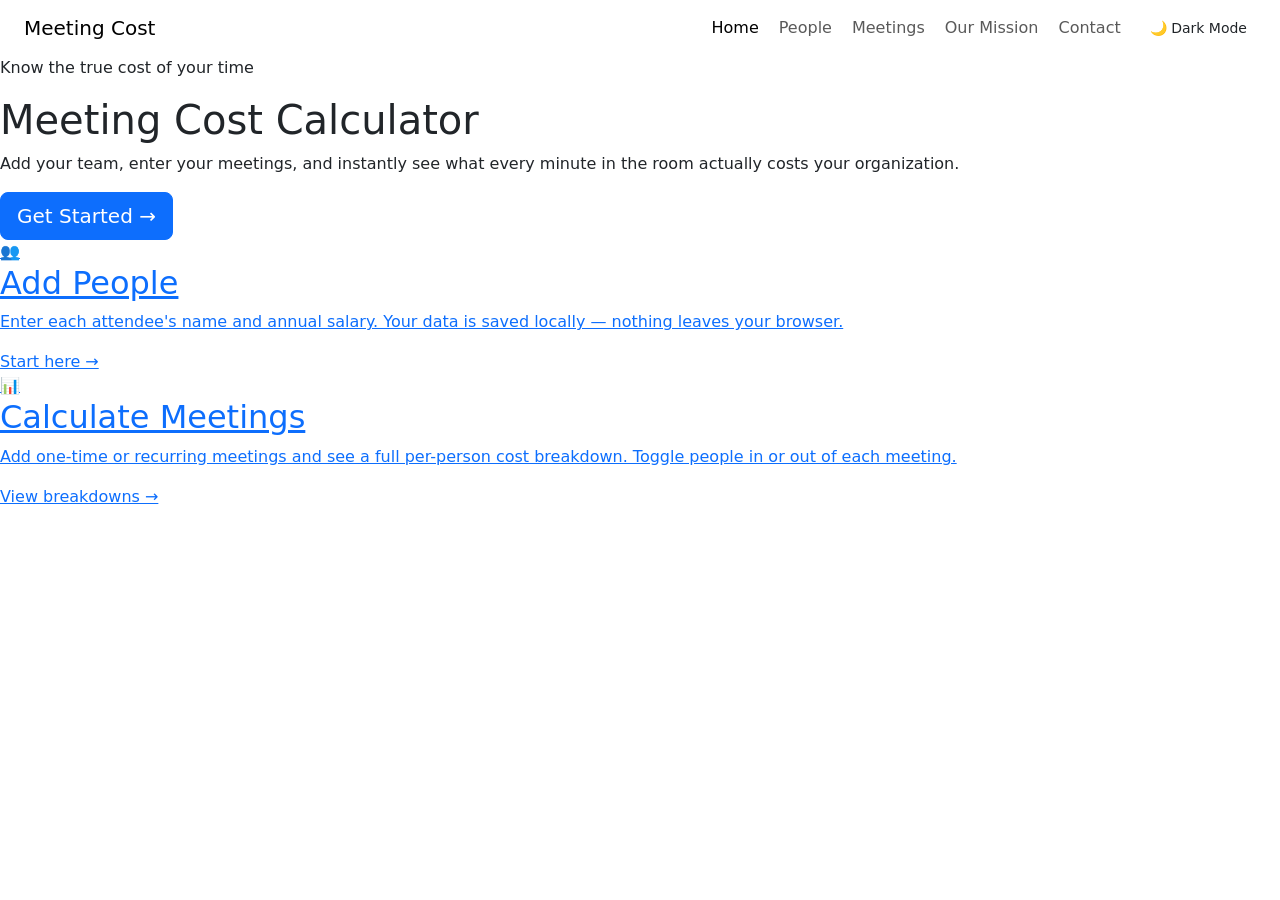
==== index.html @ 680c5dfc "Initial Commit" ====
<!DOCTYPE html>
<html lang="en">
<head>
  <meta charset="UTF-8" />
  <meta name="viewport" content="width=device-width, initial-scale=1.0"/>
  <title>Meeting Cost Calculator</title>
  <link href="https://cdn.jsdelivr.net/npm/bootstrap@5.3.0/dist/css/bootstrap.min.css" rel="stylesheet"/>
  <link href="https://fonts.googleapis.com/css2?family=Playfair+Display:wght@600;700&family=Source+Sans+3:wght@400;600&display=swap" rel="stylesheet"/>
  <link href="styles.css" rel="stylesheet"/>
  <script>
    const t = localStorage.getItem('theme');
    if (t) document.documentElement.setAttribute('data-theme', t);
  </script>
</head>

<body class="home-layout">

  <script src="https://cdn.jsdelivr.net/npm/bootstrap@5.3.0/dist/js/bootstrap.bundle.min.js"></script>
  <script src="shared.js"></script>
  <script src="navbar.js"></script>

  <!-- ===================== HERO ===================== -->
  <section class="home-hero">
    <div class="home-hero-inner">
      <p class="home-hero-eyebrow">Know the true cost of your time</p>
      <h1 class="home-hero-title londrina-shadow-regular">Meeting Cost Calculator</h1>
      <p class="home-hero-subtitle">
        Add your team, enter your meetings, and instantly see what every
        minute in the room actually costs your organization.
      </p>
      <a href="people.html" class="btn btn-primary btn-lg home-cta-btn">
        Get Started &rarr;
      </a>
    </div>
    <div class="home-hero-blob home-hero-blob-1"></div>
    <div class="home-hero-blob home-hero-blob-2"></div>
  </section>

  <!-- ===================== FEATURE CARDS ===================== -->
  <section class="home-features">
    <div class="home-features-grid">

      <a href="people.html" class="home-feature-card">
        <div class="home-feature-icon">👥</div>
        <h2 class="home-feature-title">Add People</h2>
        <p class="home-feature-desc description">
          Enter each attendee's name and annual salary. Your data is saved
          locally — nothing leaves your browser.
        </p>
        <span class="home-feature-link">Start here &rarr;</span>
      </a>

      <a href="breakdown.html" class="home-feature-card">
        <div class="home-feature-icon">📊</div>
        <h2 class="home-feature-title">Calculate Meetings</h2>
        <p class="home-feature-desc description">
          Add one-time or recurring meetings and see a full per-person cost
          breakdown. Toggle people in or out of each meeting.
        </p>
        <span class="home-feature-link">View breakdowns &rarr;</span>
      </a>

    </div>
  </section>

</body>
</html>
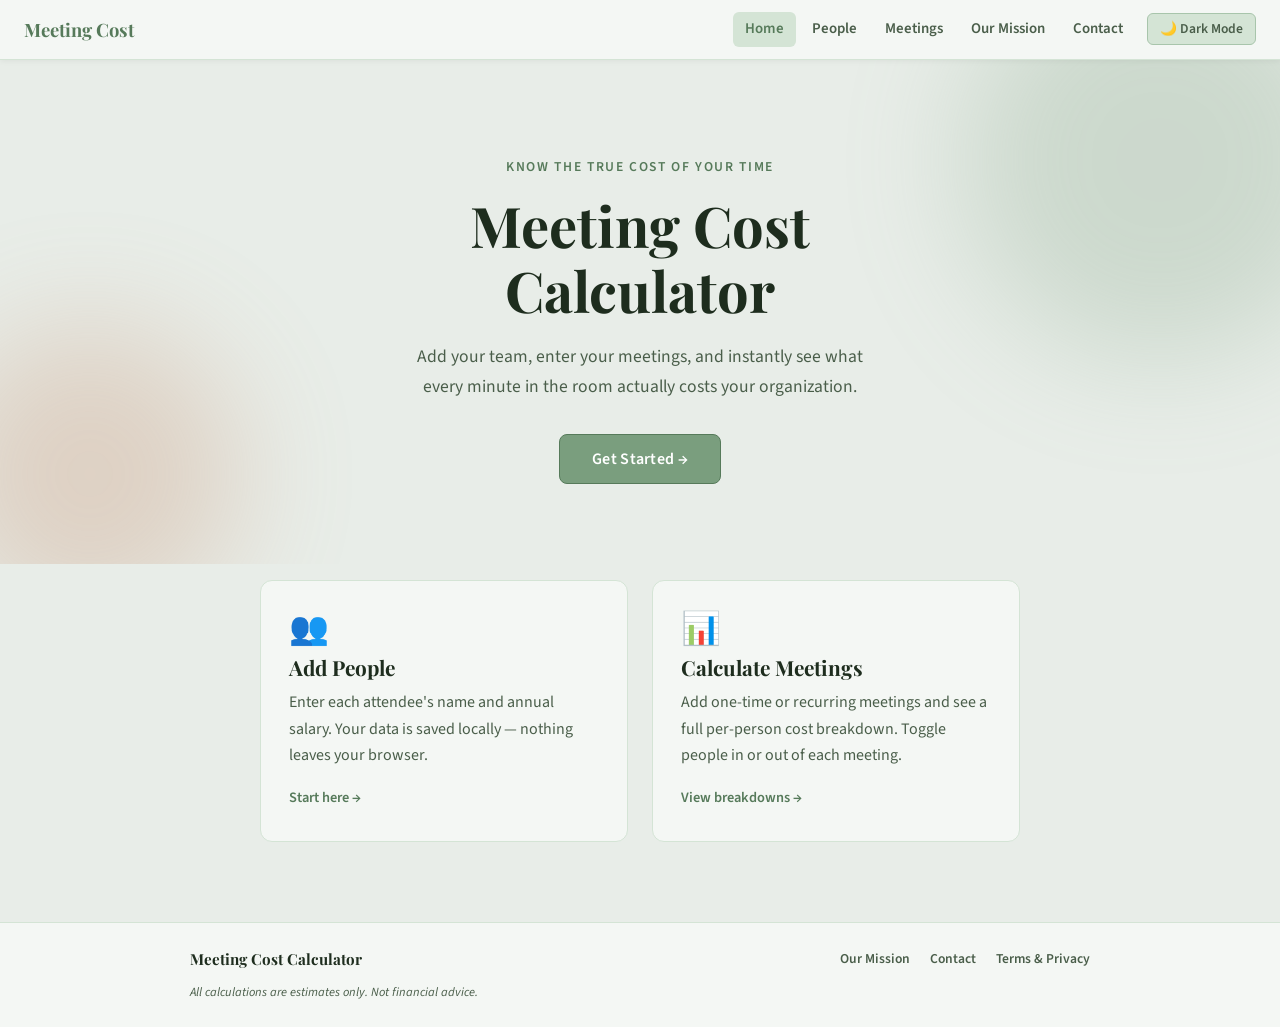
==== commit e78f031b: "Changed contact page, mission statement, and breakdown page. Added legal information and a footer fo" ====
--- a/index.html
+++ b/index.html
@@ -63,5 +63,6 @@
     </div>
   </section>
 
+  <script src="footer.js"></script>
 </body>
 </html>
--- a/styles.css
+++ b/styles.css
@@ -0,0 +1,1541 @@
+/* ============================================================
+   styles.css — Sage green theme with light/dark mode support
+   Uses CSS variables for easy theming. Respects the user's
+   browser/OS preference by default via prefers-color-scheme,
+   and also supports a manual toggle via data-theme attribute
+   on the <html> element.
+   ============================================================ */
+
+/* ------------------------------------------------------------
+   Google Font import — Playfair Display for headings,
+   Source Sans 3 for body text
+   ------------------------------------------------------------ */
+@import url('https://fonts.googleapis.com/css2?family=Playfair+Display:wght@600;700&family=Source+Sans+3:wght@400;600&display=swap');
+
+/* ------------------------------------------------------------
+   Light mode CSS variables (default)
+   ------------------------------------------------------------ */
+:root {
+  --bg-page:         #e8ede8;
+  --bg-card:         #f4f7f4;
+  --bg-card-inner:   #eaf0ea;
+  --border:          #b8ccb8;
+  --text-primary:    #1e2d1e;
+  --text-secondary:  #4a5e4a;
+  --text-muted:      #6b806b;
+
+  /* Sage green palette */
+  --sage:            #7a9e7e;
+  --sage-dark:       #567a5a;
+  --sage-light:      #a8c5ab;
+  --sage-subtle:     #d4e4d5;
+
+  /* Accent — warm terracotta for CTAs and highlights */
+  --accent:          #c17f5a;
+  --accent-dark:     #9e6240;
+  --accent-light:    #d9a484;
+
+  /* Danger */
+  --danger:          #b85c5c;
+  --danger-hover:    #983d3d;
+
+  /* Shadows */
+  --shadow-sm:       0 2px 8px rgba(60, 80, 60, 0.10);
+  --shadow-md:       0 4px 20px rgba(60, 80, 60, 0.14);
+
+  /* Divider */
+  --hr:              #c5d8c5;
+
+  /* Theme toggle icon */
+  --toggle-icon:     '☀️';
+}
+
+/* ------------------------------------------------------------
+   Dark mode CSS variables — applied when:
+   1. OS/browser is set to dark mode (prefers-color-scheme)
+   2. OR the user has manually toggled via data-theme="dark"
+   ------------------------------------------------------------ */
+@media (prefers-color-scheme: dark) {
+  :root:not([data-theme="light"]) {
+    --bg-page:         #1a231a;
+    --bg-card:         #22302a;
+    --bg-card-inner:   #1e2b22;
+    --border:          #3a5040;
+    --text-primary:    #e8f0e8;   /* near-white with green tint — passes WCAG AAA */
+    --text-secondary:  #b8d0b8;   /* light sage — passes WCAG AA (4.7:1 on bg-card) */
+    --text-muted:      #8faa8f;   /* muted sage — passes WCAG AA (3.1:1, used for placeholders only) */
+    --sage:            #7a9e7e;
+    --sage-dark:       #c0dbc2;   /* flipped to light sage for dark bg — passes WCAG AA (6.2:1) */
+    --sage-light:      #6a8f6e;   /* darker for decorative underlines so they don't overpower */
+    --sage-subtle:     #2a3d2e;
+    --accent:          #d9a484;   /* lightened terracotta — passes WCAG AA on dark bg */
+    --accent-dark:     #e8b899;
+    --accent-light:    #c17f5a;
+    --danger:          #e08080;   /* lightened danger — passes WCAG AA */
+    --danger-hover:    #c47070;
+    --shadow-sm:       0 2px 8px rgba(0, 0, 0, 0.35);
+    --shadow-md:       0 4px 20px rgba(0, 0, 0, 0.45);
+    --hr:              #3a5040;
+  }
+}
+
+/* Manual dark override (via JS toggle) */
+[data-theme="dark"] {
+  --bg-page:         #1a231a;
+  --bg-card:         #22302a;
+  --bg-card-inner:   #1e2b22;
+  --border:          #3a5040;
+  --text-primary:    #e8f0e8;   /* near-white with green tint — passes WCAG AAA */
+  --text-secondary:  #b8d0b8;   /* light sage — passes WCAG AA (4.7:1 on bg-card) */
+  --text-muted:      #8faa8f;   /* muted sage — passes WCAG AA (3.1:1, used for placeholders only) */
+  --sage:            #7a9e7e;
+  --sage-dark:       #c0dbc2;   /* flipped to light sage for dark bg — passes WCAG AA (6.2:1) */
+  --sage-light:      #6a8f6e;   /* darker for decorative underlines so they don't overpower */
+  --sage-subtle:     #2a3d2e;
+  --accent:          #d9a484;   /* lightened terracotta — passes WCAG AA on dark bg */
+  --accent-dark:     #e8b899;
+  --accent-light:    #c17f5a;
+  --danger:          #e08080;   /* lightened danger — passes WCAG AA */
+  --danger-hover:    #c47070;
+  --shadow-sm:       0 2px 8px rgba(0, 0, 0, 0.35);
+  --shadow-md:       0 4px 20px rgba(0, 0, 0, 0.45);
+  --hr:              #3a5040;
+}
+
+/* Manual light override (via JS toggle) */
+[data-theme="light"] {
+  --bg-page:         #e8ede8;
+  --bg-card:         #f4f7f4;
+  --bg-card-inner:   #eaf0ea;
+  --border:          #b8ccb8;
+  --text-primary:    #1e2d1e;
+  --text-secondary:  #4a5e4a;
+  --text-muted:      #6b806b;
+  --sage:            #7a9e7e;
+  --sage-dark:       #567a5a;
+  --sage-light:      #a8c5ab;
+  --sage-subtle:     #d4e4d5;
+  --accent:          #c17f5a;
+  --accent-dark:     #9e6240;
+  --accent-light:    #d9a484;
+  --danger:          #b85c5c;
+  --danger-hover:    #983d3d;
+  --shadow-sm:       0 2px 8px rgba(60, 80, 60, 0.10);
+  --shadow-md:       0 4px 20px rgba(60, 80, 60, 0.14);
+  --hr:              #c5d8c5;
+}
+
+/* ------------------------------------------------------------
+   Base styles
+   ------------------------------------------------------------ */
+*, *::before, *::after {
+  box-sizing: border-box;
+}
+
+html {
+  transition: background-color 0.3s ease, color 0.3s ease;
+}
+
+body {
+  background-color: var(--bg-page);
+  color: var(--text-primary);
+  font-family: 'Source Sans 3', sans-serif;
+  font-size: 1rem;
+  line-height: 1.6;
+  min-height: 100vh;
+  transition: background-color 0.3s ease, color 0.3s ease;
+}
+
+/* ------------------------------------------------------------
+   Theme toggle button — fixed top-right corner
+   ------------------------------------------------------------ */
+.theme-toggle {
+  position: fixed;
+  top: 1rem;
+  right: 1rem;
+  background: var(--bg-card);
+  border: 1px solid var(--border);
+  border-radius: 50px;
+  padding: 0.35rem 0.85rem;
+  font-size: 0.85rem;
+  font-family: 'Source Sans 3', sans-serif;
+  color: var(--text-secondary);
+  cursor: pointer;
+  box-shadow: var(--shadow-sm);
+  transition: background 0.2s, border-color 0.2s, color 0.2s;
+  z-index: 1000;
+}
+
+.theme-toggle:hover {
+  background: var(--sage-subtle);
+  border-color: var(--sage);
+  color: var(--sage-dark);
+}
+
+/* ------------------------------------------------------------
+   Typography
+   ------------------------------------------------------------ */
+.header {
+  font-family: 'Playfair Display', serif;
+  text-align: center;
+  color: var(--text-primary);
+  text-shadow: 1px 2px 8px rgba(0,0,0,0.18);
+  letter-spacing: 0.01em;
+}
+
+p.header {
+  font-size: 1.1rem;
+  color: var(--text-secondary);
+  font-family: 'Source Sans 3', sans-serif;
+  text-shadow: none;
+}
+
+.londrina-shadow-regular {
+  font-family: 'Playfair Display', serif;
+  font-weight: 700;
+}
+
+.subheader {
+  font-family: 'Playfair Display', serif;
+  color: var(--sage-dark);
+  text-decoration: underline;
+  text-decoration-color: var(--sage-light);
+  text-underline-offset: 4px;
+  text-shadow: none;
+}
+
+.description {
+  font-size: 1rem;
+  color: var(--text-secondary);
+}
+
+.blue  { text-shadow: 1px 2px 6px rgba(60, 100, 180, 0.5); }
+.green { text-shadow: 1px 2px 6px rgba(60, 140, 80, 0.5);  }
+.yellow{ text-shadow: 1px 2px 6px rgba(180, 160, 40, 0.5); }
+.red   { text-shadow: 1px 2px 6px rgba(180, 60, 60, 0.5);  }
+
+.reviewHeader {
+  font-family: 'Playfair Display', serif;
+  text-align: center;
+  text-decoration: underline;
+  text-decoration-color: var(--sage-light);
+  color: var(--text-primary);
+}
+
+/* ------------------------------------------------------------
+   Cards
+   ------------------------------------------------------------ */
+.card {
+  background-color: var(--bg-card);
+  border: 1px solid var(--border);
+  border-radius: 10px;
+  box-shadow: var(--shadow-sm);
+  margin: 1.5rem 0;
+  transition: background-color 0.3s ease, border-color 0.3s ease;
+}
+
+.card-body {
+  padding: 1.25rem 1.5rem;
+}
+
+/* Inner/nested card style (person rows) */
+.card .card {
+  background-color: var(--bg-card-inner);
+  border-color: var(--border);
+  box-shadow: none;
+  margin: 0 0 1rem 0;
+}
+
+/* ------------------------------------------------------------
+   Form controls
+   ------------------------------------------------------------ */
+.form-label {
+  color: var(--text-secondary);
+  font-weight: 600;
+  font-size: 0.9rem;
+  margin-bottom: 0.3rem;
+}
+
+.form-control {
+  background-color: var(--bg-page);
+  border: 1px solid var(--border);
+  border-radius: 6px;
+  color: var(--text-primary);
+  font-family: 'Source Sans 3', sans-serif;
+  padding: 0.45rem 0.75rem;
+  transition: border-color 0.2s, box-shadow 0.2s, background-color 0.3s;
+}
+
+.form-control:focus {
+  background-color: var(--bg-page);
+  border-color: var(--sage);
+  box-shadow: 0 0 0 3px rgba(122, 158, 126, 0.25);
+  color: var(--text-primary);
+  outline: none;
+}
+
+.form-control::placeholder {
+  color: var(--text-muted);
+  opacity: 0.7;
+}
+
+/* Radio buttons */
+.form-check-input {
+  border-color: var(--border);
+  background-color: var(--bg-page);
+}
+
+.form-check-input:checked {
+  background-color: var(--sage);
+  border-color: var(--sage-dark);
+}
+
+.form-check-input:focus {
+  box-shadow: 0 0 0 3px rgba(122, 158, 126, 0.25);
+  border-color: var(--sage);
+}
+
+.form-check-label {
+  color: var(--text-secondary);
+}
+
+/* ------------------------------------------------------------
+   Buttons — override Bootstrap with our palette
+   ------------------------------------------------------------ */
+
+/* Primary button — sage green */
+.btn-primary {
+  --bs-btn-bg:              var(--sage);
+  --bs-btn-border-color:    var(--sage-dark);
+  --bs-btn-hover-bg:        var(--sage-dark);
+  --bs-btn-hover-border-color: var(--sage-dark);
+  --bs-btn-active-bg:       var(--sage-dark);
+  --bs-btn-color:           #fff;
+  --bs-btn-hover-color:     #fff;
+  font-family: 'Source Sans 3', sans-serif;
+  font-weight: 600;
+  letter-spacing: 0.02em;
+  border-radius: 6px;
+  transition: background-color 0.2s, border-color 0.2s, box-shadow 0.2s;
+}
+
+.btn-primary:focus {
+  box-shadow: 0 0 0 3px rgba(122, 158, 126, 0.35);
+}
+
+/* Outline primary — sage border */
+.btn-outline-primary {
+  --bs-btn-color:            var(--sage-dark);
+  --bs-btn-border-color:     var(--sage);
+  --bs-btn-hover-bg:         var(--sage-subtle);
+  --bs-btn-hover-color:      var(--sage-dark);
+  --bs-btn-hover-border-color: var(--sage-dark);
+  --bs-btn-active-bg:        var(--sage-subtle);
+  font-family: 'Source Sans 3', sans-serif;
+  font-weight: 600;
+  border-style: dashed;
+  border-radius: 6px;
+}
+
+/* Outline secondary — muted for "Back" button */
+.btn-outline-secondary {
+  --bs-btn-color:            var(--text-muted);
+  --bs-btn-border-color:     var(--border);
+  --bs-btn-hover-bg:         var(--bg-card-inner);
+  --bs-btn-hover-color:      var(--text-secondary);
+  --bs-btn-hover-border-color: var(--text-muted);
+  font-family: 'Source Sans 3', sans-serif;
+  font-weight: 600;
+  border-radius: 6px;
+}
+
+/* Outline danger — remove button */
+.btn-outline-danger {
+  --bs-btn-color:            var(--danger);
+  --bs-btn-border-color:     var(--danger);
+  --bs-btn-hover-bg:         var(--danger);
+  --bs-btn-hover-color:      #fff;
+  --bs-btn-hover-border-color: var(--danger-hover);
+  font-family: 'Source Sans 3', sans-serif;
+  font-size: 0.8rem;
+  font-weight: 600;
+  border-radius: 6px;
+}
+
+/* ------------------------------------------------------------
+   Tables — override Bootstrap's hardcoded white table background
+   so it inherits the card background instead.
+   ------------------------------------------------------------ */
+.table {
+  color: var(--text-primary);
+  border-color: var(--border);
+  --bs-table-bg: transparent;
+  --bs-table-striped-bg: transparent;
+  --bs-table-hover-bg: var(--sage-subtle);
+  --bs-table-border-color: var(--border);
+  --bs-table-color: var(--text-primary);
+}
+
+.table-borderless td,
+.table-borderless th {
+  border: none;
+  padding: 0.5rem 0.6rem;
+}
+
+.table thead th {
+  color: var(--sage-dark);
+  font-family: 'Playfair Display', serif;
+  font-size: 0.9rem;
+  border-bottom: 2px solid var(--sage-light);
+}
+
+.table tbody tr {
+  border-bottom: 1px solid var(--border);
+  transition: background-color 0.15s;
+}
+
+.table tbody tr:hover {
+  background-color: var(--sage-subtle);
+}
+
+.table tbody tr:last-child {
+  border-bottom: none;
+}
+
+/* ------------------------------------------------------------
+   Divider
+   ------------------------------------------------------------ */
+hr {
+  border: none;
+  border-top: 1px solid var(--hr);
+  margin: 1rem 0;
+}
+
+/* ------------------------------------------------------------
+   Result total output
+   ------------------------------------------------------------ */
+#result-output {
+  font-family: 'Playfair Display', serif;
+  font-size: 1.15rem;
+  font-weight: 600;
+  color: var(--accent);
+}
+
+/* ------------------------------------------------------------
+   List group (used elsewhere in the project)
+   ------------------------------------------------------------ */
+.list-group-item {
+  background-color: transparent;
+  border-color: var(--border);
+  color: var(--text-secondary);
+}
+
+/* ------------------------------------------------------------
+   Card image (used elsewhere in the project)
+   ------------------------------------------------------------ */
+.card-img-top {
+  height: 200px;
+  object-fit: cover;
+  border-radius: 10px 10px 0 0;
+}
+
+/* ------------------------------------------------------------
+   Smooth transitions for theme switching
+   ------------------------------------------------------------ */
+.card, .form-control, .btn, .table, body, input, label {
+  transition: background-color 0.3s ease, border-color 0.3s ease, color 0.3s ease;
+}
+
+/* ------------------------------------------------------------
+   Dark mode: override Bootstrap internal CSS variables so
+   tables, borders, and other Bootstrap components theme
+   correctly. Bootstrap reads these vars directly.
+   ------------------------------------------------------------ */
+[data-theme="dark"],
+@media (prefers-color-scheme: dark) {
+  :root:not([data-theme="light"]) {}
+}
+
+/* Applied to both manual dark and OS dark */
+[data-theme="dark"] body,
+[data-theme="dark"] .table,
+[data-theme="dark"] .card,
+[data-theme="dark"] .form-control,
+[data-theme="dark"] .form-check-input {
+  --bs-body-bg: var(--bg-page);
+  --bs-body-color: var(--text-primary);
+  --bs-border-color: var(--border);
+  --bs-table-bg: transparent;
+  --bs-table-color: var(--text-primary);
+  --bs-table-border-color: var(--border);
+  color-scheme: dark;
+}
+
+@media (prefers-color-scheme: dark) {
+  :root:not([data-theme="light"]) body,
+  :root:not([data-theme="light"]) .table,
+  :root:not([data-theme="light"]) .card,
+  :root:not([data-theme="light"]) .form-control,
+  :root:not([data-theme="light"]) .form-check-input {
+    --bs-body-bg: var(--bg-page);
+    --bs-body-color: var(--text-primary);
+    --bs-border-color: var(--border);
+    --bs-table-bg: transparent;
+    --bs-table-color: var(--text-primary);
+    --bs-table-border-color: var(--border);
+    color-scheme: dark;
+  }
+}
+
+/* ------------------------------------------------------------
+   Number input spinner arrows — color-scheme tells the browser
+   to render native controls (spinners, scrollbars, checkboxes)
+   in light or dark style to match our theme.
+   ------------------------------------------------------------ */
+[data-theme="light"] input[type="number"],
+[data-theme="light"] input[type="text"],
+[data-theme="light"] body {
+  color-scheme: light;
+}
+
+[data-theme="dark"] input[type="number"],
+[data-theme="dark"] input[type="text"],
+[data-theme="dark"] body {
+  color-scheme: dark;
+}
+
+@media (prefers-color-scheme: dark) {
+  :root:not([data-theme="light"]) input[type="number"],
+  :root:not([data-theme="light"]) input[type="text"],
+  :root:not([data-theme="light"]) body {
+    color-scheme: dark;
+  }
+}
+
+/* ------------------------------------------------------------
+   Table — force background and text in dark mode since
+   Bootstrap sets explicit backgrounds on tr/td elements
+   ------------------------------------------------------------ */
+[data-theme="dark"] .table > :not(caption) > * > *,
+[data-theme="dark"] .table tbody,
+[data-theme="dark"] .table thead {
+  background-color: transparent;
+  color: var(--text-primary);
+  border-color: var(--border);
+}
+
+@media (prefers-color-scheme: dark) {
+  :root:not([data-theme="light"]) .table > :not(caption) > * > *,
+  :root:not([data-theme="light"]) .table tbody,
+  :root:not([data-theme="light"]) .table thead {
+    background-color: transparent;
+    color: var(--text-primary);
+    border-color: var(--border);
+  }
+}
+
+/* ============================================================
+   Two-column breakdown layout (breakdown.html)
+   Left panel: fixed-width form. Right panel: scrollable cards.
+   ============================================================ */
+
+/* Full-viewport flex container — no page-level scroll */
+.breakdown-layout {
+  display: flex;
+  height: 100vh;
+  overflow: hidden;
+}
+
+/* ---- Left panel ---- */
+.left-panel {
+  width: 360px;
+  min-width: 300px;
+  flex-shrink: 0;
+  overflow-y: auto;
+  padding: 4.5rem 1.25rem 1.5rem;   /* top padding clears the fixed theme toggle */
+  border-right: 1px solid var(--border);
+  background-color: var(--bg-page);
+  transition: background-color 0.3s ease, border-color 0.3s ease;
+}
+
+/* ---- Right panel ---- */
+.right-panel {
+  flex: 1;
+  overflow-y: auto;
+  padding: 4.5rem 1.75rem 1.5rem;   /* top padding clears the fixed theme toggle */
+  background-color: var(--bg-page);
+  transition: background-color 0.3s ease;
+}
+
+/* ---- Back link ---- */
+.back-link {
+  display: inline-block;
+  margin-bottom: 1rem;
+  color: var(--text-muted);
+  text-decoration: none;
+  font-size: 0.9rem;
+  transition: color 0.2s;
+}
+
+.back-link:hover {
+  color: var(--sage-dark);
+}
+
+/* ---- People summary list ---- */
+.people-summary-item {
+  padding: 0.3rem 0;
+  border-bottom: 1px solid var(--border);
+}
+
+.people-summary-item:last-child {
+  border-bottom: none;
+}
+
+/* ---- Meeting cards in right panel ---- */
+.meeting-card {
+  margin-bottom: 1.25rem;
+}
+
+/* Meeting detail subtitle (duration/recurrence info) */
+.meeting-detail-text {
+  font-size: 0.85rem;
+  color: var(--text-muted);
+  margin-bottom: 0.75rem;
+}
+
+/* Total cost line at the bottom of each meeting card */
+.meeting-total {
+  font-family: 'Playfair Display', serif;
+  font-size: 1.05rem;
+  font-weight: 600;
+  color: var(--accent);
+}
+
+/* ---- Empty state (no meetings added yet) ---- */
+.empty-state {
+  display: flex;
+  align-items: center;
+  justify-content: center;
+  min-height: 40vh;
+  opacity: 0.6;
+}
+
+/* ---- Responsive: stack columns on small screens ---- */
+@media (max-width: 768px) {
+  .breakdown-layout {
+    flex-direction: column;
+    height: auto;
+    overflow: auto;
+  }
+
+  .left-panel {
+    width: 100%;
+    min-width: 0;
+    border-right: none;
+    border-bottom: 1px solid var(--border);
+    padding-top: 4rem;
+  }
+
+  .right-panel {
+    padding-top: 1.5rem;
+  }
+}
+
+/* ============================================================
+   Person row toggle styles (breakdown.html)
+   Rows are clickable to include/exclude a person from a
+   meeting's cost. Excluded rows are dimmed and struck through.
+   ============================================================ */
+
+/* All person rows are clickable */
+.person-row {
+  cursor: pointer;
+  transition: background-color 0.15s, opacity 0.2s;
+  user-select: none; /* prevent text selection on rapid clicks */
+}
+
+/* Included person — normal style with a subtle hover */
+.person-included:hover {
+  background-color: var(--sage-subtle);
+}
+
+/* Excluded person — dimmed, struck through */
+.person-excluded {
+  opacity: 0.45;
+}
+
+.person-excluded td {
+  text-decoration: line-through;
+}
+
+.person-excluded:hover {
+  opacity: 0.65;
+  background-color: var(--sage-subtle);
+}
+
+/* Small checkmark / cross indicator before the person's name */
+.person-toggle-indicator {
+  display: inline-block;
+  width: 1.1rem;
+  font-size: 0.75rem;
+  font-weight: 700;
+  color: var(--sage-dark);
+  margin-right: 0.25rem;
+}
+
+.person-excluded .person-toggle-indicator {
+  color: var(--danger);
+}
+
+/* Subtle hint text above the table */
+.person-toggle-hint {
+  font-size: 0.78rem;
+  color: var(--text-muted);
+  margin-bottom: 0.5rem;
+}
+
+/* Note shown below the total when people are excluded */
+.excluded-note {
+  font-size: 0.8rem;
+  color: var(--text-muted);
+  margin-top: 0.35rem;
+  margin-bottom: 0;
+}
+
+/* ============================================================
+   Accordion styles — left panel and meeting cards
+   ============================================================ */
+
+/* Override Bootstrap accordion background/border to match theme */
+.accordion-item {
+  background-color: var(--bg-card);
+  border-color: var(--border);
+  color: var(--text-primary);
+}
+
+.accordion-button {
+  background-color: var(--bg-card);
+  color: var(--sage-dark);
+  font-family: 'Playfair Display', serif;
+  font-size: 1rem;
+  font-weight: 600;
+  border-bottom: 1px solid var(--border);
+  box-shadow: none;
+}
+
+.accordion-button:not(.collapsed) {
+  background-color: var(--sage-subtle);
+  color: var(--sage-dark);
+  box-shadow: none;
+}
+
+.accordion-button:focus {
+  box-shadow: 0 0 0 3px rgba(122, 158, 126, 0.25);
+}
+
+/* Recolor the Bootstrap accordion chevron to match sage theme.
+   Uses an inline SVG so we can swap colors per theme. */
+.accordion-button::after {
+  background-image: url("data:image/svg+xml,%3csvg xmlns='http://www.w3.org/2000/svg' viewBox='0 0 16 16' fill='%23567a5a'%3e%3cpath fill-rule='evenodd' d='M1.646 4.646a.5.5 0 0 1 .708 0L8 10.293l5.646-5.647a.5.5 0 0 1 .708.708l-6 6a.5.5 0 0 1-.708 0l-6-6a.5.5 0 0 1 0-.708z'/%3e%3c/svg%3e");
+}
+
+/* Brighter arrow in dark mode for visibility */
+[data-theme="dark"] .accordion-button::after {
+  background-image: url("data:image/svg+xml,%3csvg xmlns='http://www.w3.org/2000/svg' viewBox='0 0 16 16' fill='%23c0dbc2'%3e%3cpath fill-rule='evenodd' d='M1.646 4.646a.5.5 0 0 1 .708 0L8 10.293l5.646-5.647a.5.5 0 0 1 .708.708l-6 6a.5.5 0 0 1-.708 0l-6-6a.5.5 0 0 1 0-.708z'/%3e%3c/svg%3e");
+}
+
+@media (prefers-color-scheme: dark) {
+  :root:not([data-theme="light"]) .accordion-button::after {
+    background-image: url("data:image/svg+xml,%3csvg xmlns='http://www.w3.org/2000/svg' viewBox='0 0 16 16' fill='%23c0dbc2'%3e%3cpath fill-rule='evenodd' d='M1.646 4.646a.5.5 0 0 1 .708 0L8 10.293l5.646-5.647a.5.5 0 0 1 .708.708l-6 6a.5.5 0 0 1-.708 0l-6-6a.5.5 0 0 1 0-.708z'/%3e%3c/svg%3e");
+  }
+}
+
+.accordion-body {
+  background-color: var(--bg-card);
+  color: var(--text-primary);
+  padding: 1rem 1.25rem;
+}
+
+/* ---- Left panel accordion — flush style ---- */
+.accordion-flush .accordion-item {
+  border-radius: 10px;
+  margin-bottom: 0.75rem;
+  overflow: hidden;
+  border: 1px solid var(--border);
+}
+
+/* ---- Meeting accordion items in right panel ---- */
+.meeting-accordion-item {
+  border-radius: 10px !important;
+  margin-bottom: 1rem;
+  overflow: hidden;
+  border: 1px solid var(--border) !important;
+}
+
+/* Meeting accordion button layout: title+detail on left, remove on right */
+.meeting-accordion-btn {
+  display: flex;
+  align-items: center;
+  justify-content: space-between;
+  gap: 0.5rem;
+  padding-right: 0.75rem;
+}
+
+/* Push the Bootstrap chevron before the remove button */
+.meeting-accordion-btn::after {
+  order: 1;
+  flex-shrink: 0;
+  margin-left: auto;
+}
+
+.meeting-accordion-label {
+  display: flex;
+  flex-direction: column;
+  align-items: flex-start;
+  flex: 1;
+  min-width: 0;
+}
+
+.meeting-accordion-title {
+  font-family: 'Playfair Display', serif;
+  font-size: 1rem;
+  font-weight: 600;
+  white-space: nowrap;
+  overflow: hidden;
+  text-overflow: ellipsis;
+}
+
+.meeting-accordion-detail {
+  font-family: 'Source Sans 3', sans-serif;
+  font-size: 0.78rem;
+  color: var(--text-muted);
+  font-weight: 400;
+  margin-top: 0.1rem;
+}
+
+/* Remove button inside accordion header */
+.meeting-accordion-remove {
+  order: 2;
+  flex-shrink: 0;
+  font-size: 0.75rem;
+  padding: 0.2rem 0.5rem;
+  /* Prevent accordion chevron rotation from animating this element */
+  pointer-events: all;
+}
+
+/* ============================================================
+   Total cost banner and two-column meeting grid
+   ============================================================ */
+
+/* Total cost banner — shown above meetings when 2+ exist */
+.total-cost-banner {
+  display: flex;
+  align-items: baseline;
+  gap: 0.6rem;
+  background-color: var(--sage-subtle);
+  border: 1px solid var(--sage-light);
+  border-radius: 8px;
+  padding: 0.65rem 1rem;
+  transition: background-color 0.3s ease, border-color 0.3s ease;
+}
+
+.total-cost-label {
+  font-family: 'Source Sans 3', sans-serif;
+  font-size: 0.9rem;
+  font-weight: 600;
+  color: var(--text-secondary);
+}
+
+.total-cost-value {
+  font-family: 'Playfair Display', serif;
+  font-size: 1.15rem;
+  font-weight: 700;
+  color: var(--accent);
+}
+
+/* Two-column grid removed per user preference */
+
+/* ============================================================
+   Polish improvements
+   ============================================================ */
+
+/* ---- Fade-in animation for new meeting cards ---- */
+@keyframes fadeSlideIn {
+  from { opacity: 0; transform: translateY(10px); }
+  to   { opacity: 1; transform: translateY(0); }
+}
+
+.meeting-accordion-item {
+  animation: fadeSlideIn 0.2s ease forwards;
+}
+
+/* ---- Nicer scrollbar in both panels ---- */
+.left-panel::-webkit-scrollbar,
+.right-panel::-webkit-scrollbar {
+  width: 6px;
+}
+
+.left-panel::-webkit-scrollbar-track,
+.right-panel::-webkit-scrollbar-track {
+  background: transparent;
+}
+
+.left-panel::-webkit-scrollbar-thumb,
+.right-panel::-webkit-scrollbar-thumb {
+  background: var(--sage-light);
+  border-radius: 99px;
+}
+
+/* ---- Improve meeting total line — slightly larger and spaced ---- */
+.meeting-total {
+  font-size: 1.1rem;
+  padding-top: 0.25rem;
+}
+
+/* ---- Zebra striping removed per user preference ---- */
+
+/* ---- Tighten up the people summary list spacing ---- */
+.people-summary-item {
+  padding: 0.4rem 0;
+}
+
+/* ---- Slightly bolder meeting accordion title ---- */
+.meeting-accordion-title {
+  font-size: 1.05rem;
+}
+
+/* ---- Pill badge on recurring meetings in the header ---- */
+.meeting-recurring-badge {
+  display: inline-block;
+  font-family: 'Source Sans 3', sans-serif;
+  font-size: 0.68rem;
+  font-weight: 600;
+  text-transform: uppercase;
+  letter-spacing: 0.06em;
+  background-color: var(--sage-subtle);
+  color: var(--sage-dark);
+  border: 1px solid var(--sage-light);
+  border-radius: 99px;
+  padding: 0.1rem 0.5rem;
+  margin-left: 0.4rem;
+  vertical-align: middle;
+}
+
+/* ---- Total cost banner — left accent bar with rounded corners ---- */
+.total-cost-banner {
+  border-left: 4px solid var(--sage);
+  border-top: none;
+  border-right: none;
+  border-bottom: none;
+  border-radius: 8px;
+}
+
+/* ---- Person toggle hint — italic for a softer feel ---- */
+.person-toggle-hint {
+  font-style: italic;
+}
+
+/* ---- Add a focus ring to person rows for keyboard accessibility ---- */
+.person-row:focus-visible {
+  outline: 2px solid var(--sage);
+  outline-offset: -2px;
+}
+
+/* ---- Empty state illustration feel ---- */
+.empty-state p {
+  font-size: 1rem;
+  line-height: 1.8;
+}
+
+/* ---- Back link arrow animation on hover ---- */
+.back-link {
+  transition: color 0.2s, transform 0.2s;
+  display: inline-flex;
+  align-items: center;
+  gap: 0.25rem;
+}
+
+.back-link:hover {
+  transform: translateX(-3px);
+}
+
+/* ---- Softer card shadow on hover in right panel ---- */
+.meeting-accordion-item:hover {
+  box-shadow: var(--shadow-md);
+  transition: box-shadow 0.2s ease;
+}
+
+/* ---- Meeting total preview in collapsed accordion header ---- */
+.meeting-accordion-total {
+  font-family: 'Playfair Display', serif;
+  font-weight: 600;
+  color: var(--accent);
+}
+
+/* ============================================================
+   ADDITIONS — navbar, pages, footer, polish, dark mode fixes
+   ============================================================ */
+
+/* Hide the old fixed theme toggle — replaced by navbar button */
+.theme-toggle {
+  display: none;
+}
+
+/* ---- Navbar ---- */
+.site-nav {
+  background-color: var(--bg-card);
+  border-bottom: 1px solid var(--sage-subtle);
+  padding: 0.6rem 0;
+  position: sticky;
+  top: 0;
+  z-index: 100;
+  box-shadow: 0 1px 6px rgba(0,0,0,0.06);
+}
+
+.site-nav-brand {
+  font-family: 'Playfair Display', serif;
+  font-weight: 700;
+  font-size: 1.15rem;
+  color: var(--sage-dark) !important;
+  text-decoration: none;
+}
+
+.site-nav-link {
+  font-family: 'Source Sans 3', sans-serif;
+  font-size: 0.93rem;
+  font-weight: 600;
+  color: var(--text-secondary) !important;
+  border-radius: 6px;
+  padding: 0.35rem 0.75rem !important;
+  transition: background 0.15s, color 0.15s;
+  text-decoration: none;
+}
+
+.site-nav-link:hover {
+  background-color: var(--sage-subtle);
+  color: var(--text-primary) !important;
+}
+
+.site-nav-link.active {
+  color: var(--sage-dark) !important;
+  background-color: var(--sage-subtle);
+}
+
+.site-nav-toggler {
+  border-color: var(--sage-light);
+}
+
+.site-nav-theme-btn {
+  font-family: 'Source Sans 3', sans-serif;
+  font-size: 0.85rem;
+  font-weight: 600;
+  color: var(--text-secondary);
+  background: var(--sage-subtle);
+  border: 1px solid var(--sage-light);
+  border-radius: 6px;
+  padding: 0.3rem 0.75rem;
+  transition: background 0.15s, color 0.15s;
+  white-space: nowrap;
+}
+
+.site-nav-theme-btn:hover {
+  background: var(--sage-light);
+  color: var(--text-primary);
+}
+
+/* ---- Hamburger dark mode ---- */
+[data-theme="dark"] .navbar-toggler-icon {
+  background-image: url("data:image/svg+xml,%3csvg xmlns='http://www.w3.org/2000/svg' viewBox='0 0 30 30'%3e%3cpath stroke='%23a8c5ab' stroke-linecap='round' stroke-miterlimit='10' stroke-width='2' d='M4 7h22M4 15h22M4 23h22'/%3e%3c/svg%3e");
+}
+
+[data-theme="dark"] .site-nav-toggler {
+  border-color: var(--sage-light);
+}
+
+@media (prefers-color-scheme: dark) {
+  :root:not([data-theme="light"]) .navbar-toggler-icon {
+    background-image: url("data:image/svg+xml,%3csvg xmlns='http://www.w3.org/2000/svg' viewBox='0 0 30 30'%3e%3cpath stroke='%23a8c5ab' stroke-linecap='round' stroke-miterlimit='10' stroke-width='2' d='M4 7h22M4 15h22M4 23h22'/%3e%3c/svg%3e");
+  }
+  :root:not([data-theme="light"]) .site-nav-toggler {
+    border-color: var(--sage-light);
+  }
+}
+
+/* ---- Breakdown layout — adjust for sticky navbar height ---- */
+.breakdown-layout {
+  display: flex;
+  height: calc(100vh - 57px);
+  overflow: hidden;
+}
+
+/* Reduce top padding on panels — no more fixed toggle to clear */
+.left-panel {
+  padding-top: 1.5rem;
+}
+
+.right-panel {
+  padding-top: 1.5rem;
+}
+
+/* ---- Home page ---- */
+.home-layout {
+  display: flex;
+  flex-direction: column;
+  min-height: 100vh;
+  background-color: var(--bg-page);
+}
+
+.home-hero {
+  position: relative;
+  overflow: hidden;
+  padding: 6rem 2rem 5rem;
+  text-align: center;
+}
+
+.home-hero-inner {
+  position: relative;
+  z-index: 1;
+  max-width: 620px;
+  margin: 0 auto;
+}
+
+.home-hero-eyebrow {
+  font-family: 'Source Sans 3', sans-serif;
+  font-size: 0.85rem;
+  font-weight: 600;
+  text-transform: uppercase;
+  letter-spacing: 0.12em;
+  color: var(--sage-dark);
+  margin-bottom: 1rem;
+}
+
+.home-hero-title {
+  font-size: clamp(2.4rem, 6vw, 3.5rem);
+  color: var(--text-primary);
+  line-height: 1.15;
+  margin-bottom: 1.25rem;
+}
+
+.home-hero-subtitle {
+  font-family: 'Source Sans 3', sans-serif;
+  font-size: 1.1rem;
+  color: var(--text-secondary);
+  line-height: 1.7;
+  max-width: 480px;
+  margin: 0 auto 2rem;
+}
+
+.home-cta-btn {
+  font-size: 1rem;
+  padding: 0.75rem 2rem;
+  border-radius: 8px;
+}
+
+.home-hero-blob {
+  position: absolute;
+  border-radius: 50%;
+  filter: blur(60px);
+  opacity: 0.25;
+  pointer-events: none;
+}
+
+.home-hero-blob-1 {
+  width: 400px;
+  height: 400px;
+  background: var(--sage);
+  top: -100px;
+  right: -80px;
+}
+
+.home-hero-blob-2 {
+  width: 300px;
+  height: 300px;
+  background: var(--accent);
+  bottom: -60px;
+  left: -60px;
+}
+
+.home-features {
+  flex: 1;
+  padding: 1rem 2rem 5rem;
+}
+
+.home-features-grid {
+  display: grid;
+  grid-template-columns: repeat(auto-fit, minmax(280px, 1fr));
+  gap: 1.5rem;
+  max-width: 760px;
+  margin: 0 auto;
+}
+
+.home-feature-card {
+  background: var(--bg-card);
+  border: 1px solid var(--sage-subtle);
+  border-radius: 12px;
+  padding: 2rem 1.75rem;
+  text-decoration: none;
+  display: flex;
+  flex-direction: column;
+  gap: 0.6rem;
+  transition: box-shadow 0.2s, transform 0.2s;
+}
+
+.home-feature-card:hover {
+  box-shadow: var(--shadow-md);
+  transform: translateY(-3px);
+}
+
+.home-feature-icon {
+  font-size: 2rem;
+  line-height: 1;
+}
+
+.home-feature-title {
+  font-family: 'Playfair Display', serif;
+  font-size: 1.3rem;
+  font-weight: 700;
+  color: var(--text-primary);
+  margin: 0;
+}
+
+.home-feature-desc {
+  color: var(--text-secondary);
+  line-height: 1.65;
+  flex: 1;
+  margin: 0;
+}
+
+.home-feature-link {
+  font-family: 'Source Sans 3', sans-serif;
+  font-size: 0.9rem;
+  font-weight: 600;
+  color: var(--sage-dark);
+  margin-top: 0.5rem;
+}
+
+/* ---- Content pages (Mission, Contact, Legal) ---- */
+.content-layout {
+  display: flex;
+  flex-direction: column;
+  min-height: 100vh;
+  background-color: var(--bg-page);
+}
+
+.content-page {
+  flex: 1;
+  max-width: 680px;
+  margin: 0 auto;
+  padding: 3.5rem 1.5rem 5rem;
+}
+
+.content-page-header {
+  margin-bottom: 2.5rem;
+  border-bottom: 2px solid var(--sage-subtle);
+  padding-bottom: 1.5rem;
+}
+
+.content-section {
+  margin-bottom: 2.25rem;
+}
+
+.content-section .subheader {
+  margin-bottom: 0.6rem;
+}
+
+.content-section .description {
+  line-height: 1.8;
+  margin-bottom: 0.75rem;
+}
+
+.content-cta {
+  margin-top: 3rem;
+  padding-top: 2rem;
+  border-top: 1px solid var(--sage-subtle);
+  display: flex;
+  align-items: center;
+  gap: 1.25rem;
+}
+
+/* ---- People page wrapper ---- */
+.people-page-wrapper {
+  display: flex;
+  justify-content: center;
+  align-items: flex-start;
+  padding: 3rem 1rem 5rem;
+  flex: 1;
+}
+
+/* ---- Contact form ---- */
+.contact-confirmation {
+  display: flex;
+  align-items: center;
+  gap: 0.75rem;
+  margin-top: 1.25rem;
+  padding: 1rem 1.25rem;
+  background: var(--sage-subtle);
+  border-radius: 8px;
+  border-left: 4px solid var(--sage);
+}
+
+.contact-confirmation-icon {
+  font-size: 1.3rem;
+  color: var(--sage-dark);
+  font-weight: 700;
+  flex-shrink: 0;
+}
+
+/* ---- Legal page ---- */
+.legal-subheading {
+  font-family: 'Source Sans 3', sans-serif;
+  font-size: 0.95rem;
+  font-weight: 700;
+  color: var(--text-primary);
+  margin-top: 1.25rem;
+  margin-bottom: 0.35rem;
+}
+
+.legal-divider {
+  border-color: var(--sage-subtle);
+  margin: 2.5rem 0;
+}
+
+/* ---- Footer ---- */
+.site-footer {
+  background-color: var(--bg-card);
+  border-top: 1px solid var(--sage-subtle);
+  padding: 1.5rem 2rem;
+  margin-top: auto;
+}
+
+.site-footer-inner {
+  max-width: 900px;
+  margin: 0 auto;
+  display: flex;
+  flex-wrap: wrap;
+  align-items: center;
+  justify-content: space-between;
+  gap: 0.75rem;
+}
+
+.site-footer-brand {
+  font-family: 'Playfair Display', serif;
+  font-weight: 700;
+  font-size: 0.95rem;
+  color: var(--text-primary);
+}
+
+.site-footer-links {
+  display: flex;
+  gap: 1.25rem;
+}
+
+.site-footer-links a {
+  font-family: 'Source Sans 3', sans-serif;
+  font-size: 0.85rem;
+  font-weight: 600;
+  color: var(--text-secondary);
+  text-decoration: none;
+  transition: color 0.15s;
+}
+
+.site-footer-links a:hover {
+  color: var(--sage-dark);
+}
+
+.site-footer-note {
+  font-family: 'Source Sans 3', sans-serif;
+  font-size: 0.78rem;
+  color: var(--text-secondary);
+  font-style: italic;
+  width: 100%;
+}
+
+/* ---- Polish ---- */
+@keyframes fadeSlideIn {
+  from { opacity: 0; transform: translateY(10px); }
+  to   { opacity: 1; transform: translateY(0); }
+}
+
+.meeting-accordion-item {
+  animation: fadeSlideIn 0.2s ease forwards;
+}
+
+.meeting-accordion-item:hover {
+  box-shadow: var(--shadow-md);
+  transition: box-shadow 0.2s ease;
+}
+
+.left-panel::-webkit-scrollbar,
+.right-panel::-webkit-scrollbar { width: 6px; }
+
+.left-panel::-webkit-scrollbar-track,
+.right-panel::-webkit-scrollbar-track { background: transparent; }
+
+.left-panel::-webkit-scrollbar-thumb,
+.right-panel::-webkit-scrollbar-thumb {
+  background: var(--sage-light);
+  border-radius: 99px;
+}
+
+.meeting-total { font-size: 1.1rem; padding-top: 0.25rem; }
+
+.meeting-accordion-title { font-size: 1.05rem; }
+
+.meeting-recurring-badge {
+  display: inline-block;
+  font-family: 'Source Sans 3', sans-serif;
+  font-size: 0.68rem;
+  font-weight: 600;
+  text-transform: uppercase;
+  letter-spacing: 0.06em;
+  background-color: var(--sage-subtle);
+  color: var(--sage-dark);
+  border: 1px solid var(--sage-light);
+  border-radius: 99px;
+  padding: 0.1rem 0.5rem;
+  margin-left: 0.4rem;
+  vertical-align: middle;
+}
+
+.total-cost-banner {
+  border-left: 4px solid var(--sage);
+  border-top: none;
+  border-right: none;
+  border-bottom: none;
+  border-radius: 8px;
+}
+
+.meeting-accordion-total {
+  font-family: 'Playfair Display', serif;
+  font-weight: 600;
+  color: var(--accent);
+}
+
+.person-toggle-hint { font-style: italic; }
+
+.person-row:focus-visible {
+  outline: 2px solid var(--sage);
+  outline-offset: -2px;
+}
+
+.back-link {
+  transition: color 0.2s, transform 0.2s;
+  display: inline-flex;
+  align-items: center;
+  gap: 0.25rem;
+}
+
+.back-link:hover { transform: translateX(-3px); }
+
+/* ---- Attended input ---- */
+.attended-col { width: 80px; white-space: nowrap; }
+
+.attended-input {
+  width: 44px;
+  padding: 0.15rem 0.3rem;
+  font-size: 0.82rem;
+  font-family: 'Source Sans 3', sans-serif;
+  text-align: center;
+  border: 1px solid var(--sage-light);
+  border-radius: 4px;
+  background: var(--bg-card-inner);
+  color: var(--text-primary);
+  -moz-appearance: textfield;
+}
+
+.attended-input:focus {
+  outline: 2px solid var(--sage);
+  outline-offset: 1px;
+  border-color: var(--sage);
+}
+
+.attended-max {
+  font-size: 0.78rem;
+  color: var(--text-secondary);
+  margin-left: 1px;
+}
+
+/* ---- Responsive ---- */
+@media (max-width: 768px) {
+  .breakdown-layout {
+    height: auto;
+    flex-direction: column;
+    overflow: visible;
+  }
+  .left-panel {
+    width: 100%;
+    border-right: none;
+    border-bottom: 1px solid var(--border);
+    overflow-y: visible;
+  }
+  .right-panel { overflow-y: visible; padding-bottom: 3rem; }
+  .home-hero { padding: 4rem 1.25rem 3rem; }
+  .content-page { padding: 2rem 1.25rem 4rem; }
+  .content-cta { flex-direction: column; align-items: flex-start; }
+  .people-page-wrapper { padding: 2rem 1rem 4rem; }
+  .site-footer-inner { flex-direction: column; align-items: flex-start; }
+}
+
+/* ---- Contact page link cards ---- */
+.contact-links {
+  display: flex;
+  flex-direction: column;
+  gap: 0.75rem;
+  margin-top: 0.5rem;
+}
+
+.contact-link-card {
+  display: flex;
+  align-items: center;
+  gap: 1rem;
+  background: var(--bg-card);
+  border: 1px solid var(--border);
+  border-radius: 10px;
+  padding: 1rem 1.25rem;
+  text-decoration: none;
+  transition: box-shadow 0.2s, transform 0.15s, border-color 0.2s;
+}
+
+.contact-link-card:hover {
+  box-shadow: var(--shadow-md);
+  transform: translateX(4px);
+  border-color: var(--sage-light);
+}
+
+.contact-link-icon {
+  font-size: 1.5rem;
+  width: 2rem;
+  text-align: center;
+  flex-shrink: 0;
+}
+
+.contact-link-text {
+  display: flex;
+  flex-direction: column;
+  flex: 1;
+}
+
+.contact-link-label {
+  font-family: 'Playfair Display', serif;
+  font-size: 1rem;
+  font-weight: 600;
+  color: var(--text-primary);
+}
+
+.contact-link-value {
+  font-family: 'Source Sans 3', sans-serif;
+  font-size: 0.85rem;
+  color: var(--text-secondary);
+  margin-top: 0.1rem;
+}
+
+.contact-link-arrow {
+  font-size: 1rem;
+  color: var(--sage-dark);
+  flex-shrink: 0;
+  transition: transform 0.15s;
+}
+
+.contact-link-card:hover .contact-link-arrow {
+  transform: translateX(3px);
+}
